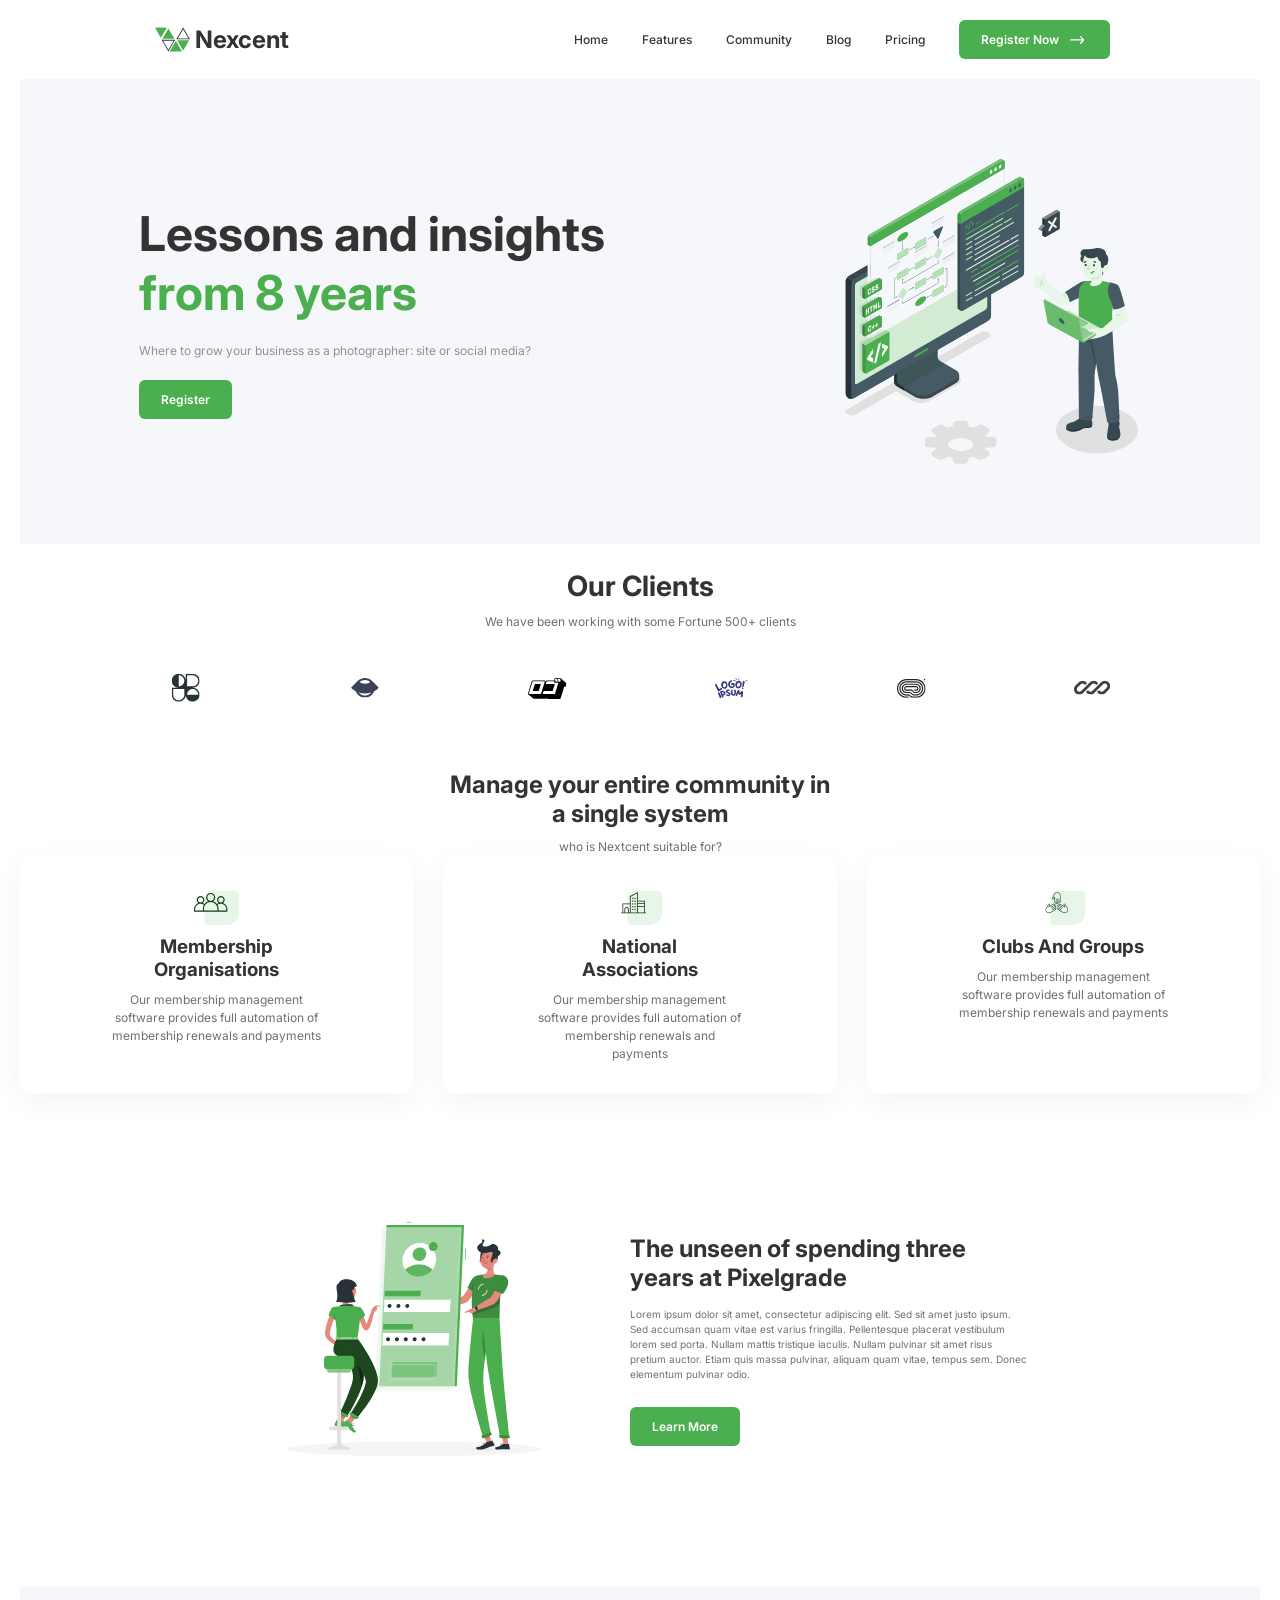
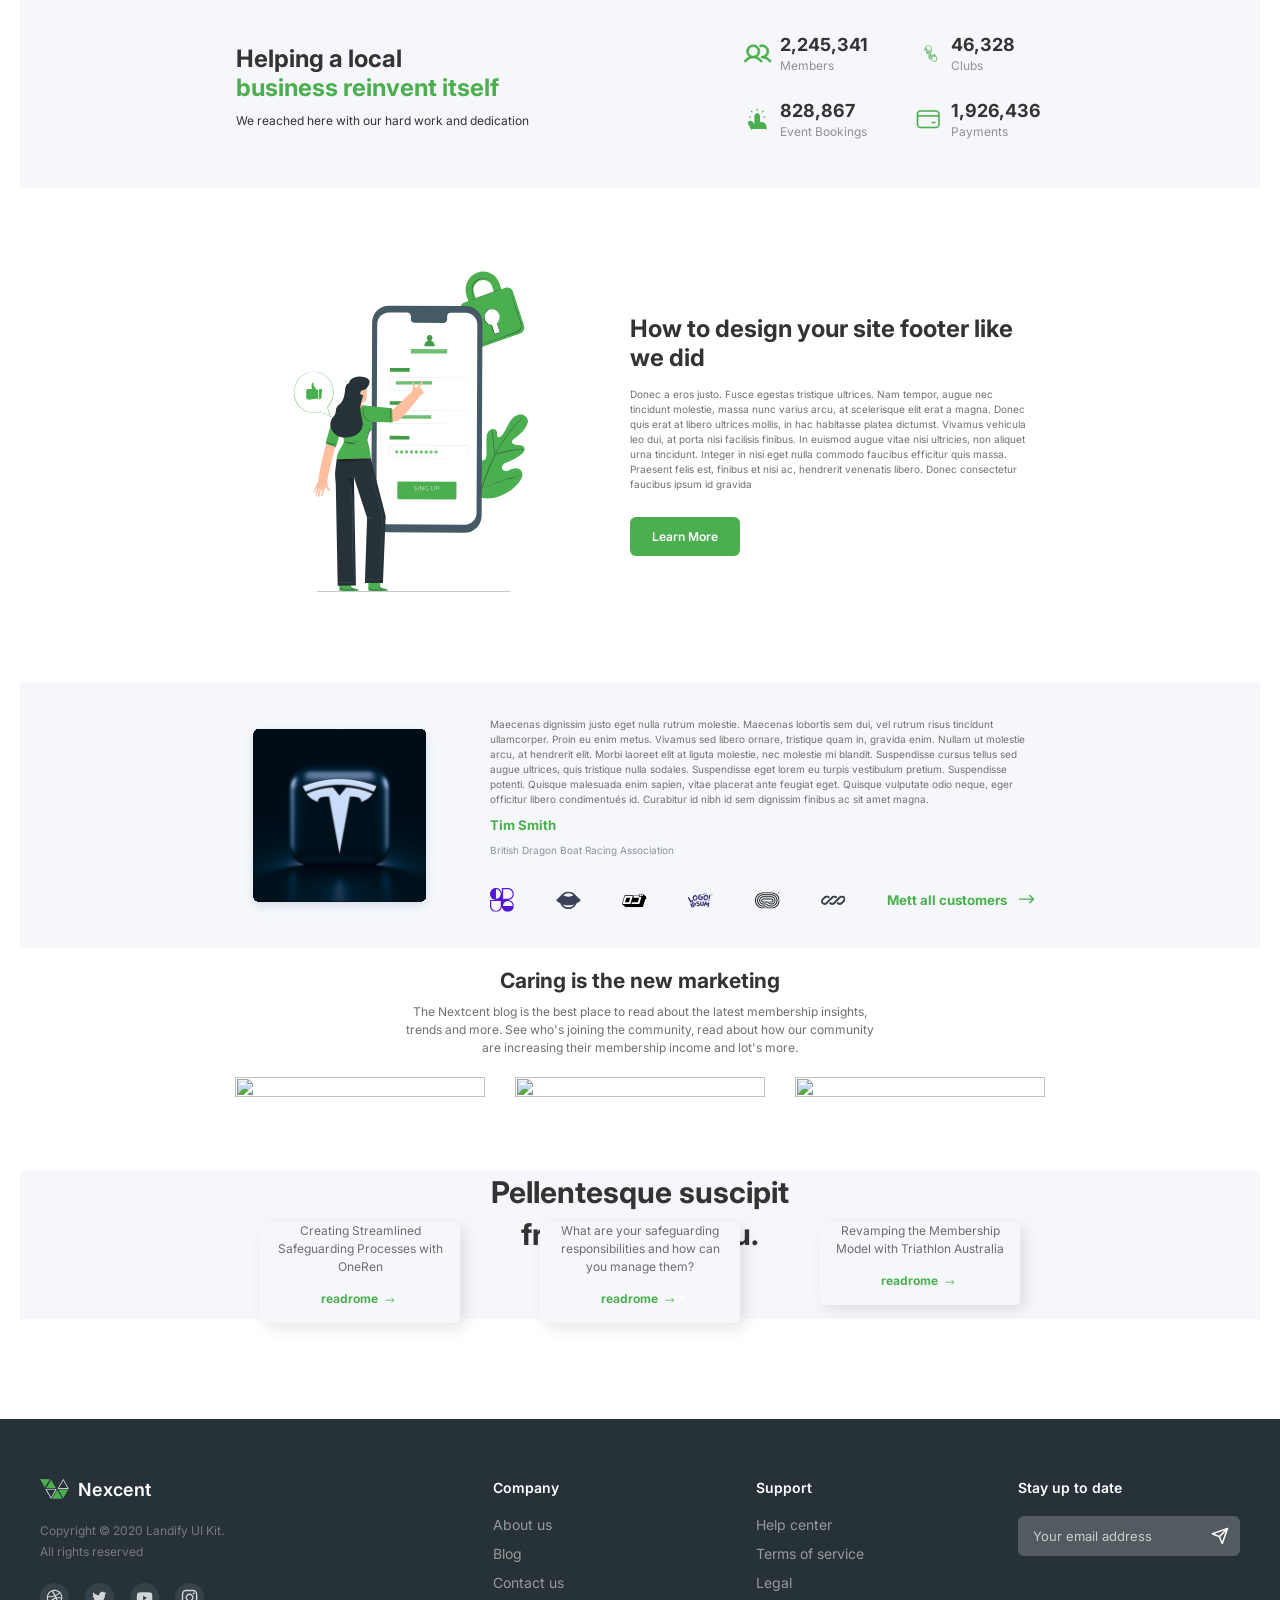
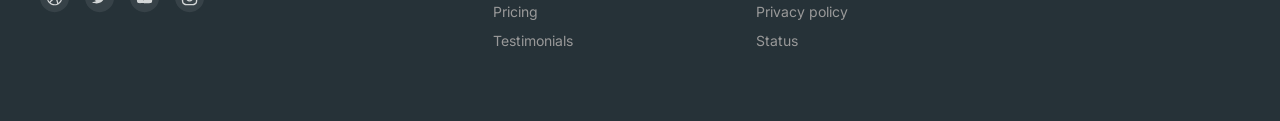
==== tuan1/index.html @ cbcd4439 "a" ====
﻿<!DOCTYPE html>
<html lang="en">
<head>
    <meta charset="UTF-8" />
    <meta name="viewport" content="width=device-width, initial-scale=1.0"/>
    <title>Nexcent Landing</title>
    <link href="https://fonts.googleapis.com/css2?family=Inter:wght@300;400;600;700&display=swap" rel="stylesheet">
    <link rel="stylesheet" href="styles.css">
    <style>
    </style>
</head>
<body>

<div class="container">
<header>
    <div class="logo">
        <img src="icon/logo.svg" alt="Nexcent Logo">
        <h2>Nexcent</h2>
    </div>
    <nav>
        <a href="#">Home</a>
        <a href="#">Features</a>
        <a href="#">Community</a>
        <a href="#">Blog</a>
        <a href="#">Pricing</a>
        <a class="btn btn1" href="register.html">
            Register Now
            <img class="arrow-right" src="icon/Right.svg" alt="Arrow Right"></a>
    </nav>
</header>

<section class="hero">
    <div class="hero-size">
        <h1>Lessons and insights<br><span>from 8 years</span></h1>
        <p>Where to grow your business as a photographer: site or social media?</p>
        <a href="#" class="btn">Register</a>
    </div>
    <img class="hero-img" src="IMG/Illustration.svg" />
</section>

<section class="clients">
    <h3>Our Clients</h3>
    <p>We have been working with some Fortune 500+ clients</p>
    <div class="clients-icon">
        <img class="clients-icon_size" src="icon/our clients-logo.svg" alt="Client Logo">
        <img class="clients-icon_size" src="icon/our clients-logo1.svg" alt="Client Logo">
        <img class="clients-icon_size" src="icon/our clients-logo2.svg" alt="Client Logo">
        <img class="clients-icon_size" src="icon/our clients-logo3.svg" alt="Client Logo">
        <img class="clients-icon_size" src="icon/our clients-logo4.svg" alt="Client Logo">
        <img class="clients-icon_size" src="icon/our clients-logo5.svg" alt="Client Logo">
    </div>
</section>

<section>
    <div class="section-title">
        <h2>Manage your entire community in a single system</h2>
        <p>who is Nextcent suitable for?</p>
    </div>
    <div class="cards">
        <div class="card">
            <img src="icon/card1.svg" alt="">
            <h3>Membership Organisations</h3>
            <p>Our membership management software provides full automation of membership renewals and payments</p>
        </div>
        <div class="card">
            <img src="icon/card2.svg" alt="">
            <h3>National Associations</h3>
            <p>Our membership management software provides full automation of membership renewals and </p>
            <p>payments</p>
        </div>
        <div class="card">
            <img src="icon/card3.svg" alt="">
            <h3>Clubs And Groups</h3>
            <p>Our membership management software provides full automation of membership renewals and payments</p>
        </div>
    </div>
</section>

<section class="split">
    <img src="IMG/Frame 35.svg"/>
    <div>
        <h2>The unseen of spending three years at Pixelgrade</h2>
        <p>Lorem ipsum dolor sit amet, consectetur adipiscing elit. Sed sit amet justo ipsum. Sed accumsan quam vitae est varius fringilla. Pellentesque placerat vestibulum lorem sed porta. Nullam mattis tristique iaculis. Nullam pulvinar sit amet risus pretium auctor. Etiam quis massa pulvinar, aliquam quam vitae, tempus sem. Donec elementum pulvinar odio.</p>
        <a href="#" class="btn">Learn More</a>
    </div>
</section>

<section class="stats">
    <div class="stats-title">
        <h2>Helping a local</h2>
        <h2 class="stats-h2">business reinvent itself</h2>
        <p>We reached here with our hard work and dedication</p>
    </div>
    <div class="stats-item">
        <div class="stats-item_block">
            <div class="stat">
                <img src="icon/stat1.svg" alt="">
                <div class="stat-text">
                    <h3>2,245,341</h3>
                    <p>Members</p>
                </div>
            </div>
            <div class="stat">
                <img src="icon/stat2.svg" alt="">
                <div class="stat-text">
                    <h3>46,328</h3>
                    <p>Clubs</p>
                </div>
            </div>
        </div>
        <div class="stats-item_block">
            <div class="stat">
                <img src="icon/stat3.svg" alt="">
                <div class="stat-text">
                    <h3>828,867</h3>
                    <p>Event Bookings</p>
                </div>
            </div>
            <div class="stat">
                <img src="icon/stat4.svg" alt="">
                <div class="stat-text">
                    <h3>1,926,436</h3>
                    <p>Payments</p>
                </div>
            </div>
        </div>
    </div>
</section>

<section class="split">
    <img src="IMG/pana.svg"/>
    <div>
        <h2>How to design your site footer like we did</h2>
        <p>Donec a eros justo. Fusce egestas tristique ultrices. Nam tempor, augue nec tincidunt molestie, massa nunc varius arcu, at scelerisque elit erat a magna. Donec quis erat at libero ultrices mollis, in hac habitasse platea dictumst. Vivamus vehicula leo dui, at porta nisi facilisis finibus. In euismod augue vitae nisi ultricies, non aliquet urna tincidunt. Integer in nisi eget nulla commodo faucibus efficitur quis massa. Praesent felis est, finibus et nisi ac, hendrerit venenatis libero. Donec consectetur faucibus ipsum id gravida</p>
        <a href="#" class="btn">Learn More</a>
    </div>
</section>

<section class="smith">

    <div class="smith-img">
        <img src="IMG/image 9.svg"/>
    </div>
    <div class="smith-content">
        <div class="smith-content_h5">
            <p>
                Maecenas dignissim justo eget nulla rutrum molestie. Maecenas lobortis sem dui, vel rutrum risus tincidunt ullamcorper. Proin eu enim metus. Vivamus sed libero ornare, tristique quam in, gravida enim. Nullam ut molestie arcu, at hendrerit elit. Morbi laoreet elit at liguta molestie, nec molestie mi blandit. Suspendisse cursus tellus sed augue ultrices, quis tristique nulla sodales. Suspendisse eget lorem eu turpis vestibulum pretium. Suspendisse potenti. Quisque malesuada enim sapien, vitae placerat ante feugiat eget. Quisque vulputate odio neque, eger officitur libero condimentués id. Curabitur id nibh id sem dignissim finibus ac sit amet magna.
            </p>
            <h5>Tim Smith</h5>
            <p  class="smith-content-p">
                British Dragon Boat Racing Association
            </p>
        </div>
        <div class="smith-logo">
            <div class="smith-logo_img">
                <div><img src="icon/card8.svg" alt=""></div>
                <div><img src="icon/our clients-logo1.svg" alt=""></div>
                <div><img src="icon/our clients-logo2.svg" alt=""></div>
                <div><img src="icon/our clients-logo3.svg" alt=""></div>
                <div><img src="icon/our clients-logo4.svg" alt=""></div>
                <div><img src="icon/our clients-logo5.svg" alt=""></div>
                <div><h5>Mett all customers <img src="icon/arrow-right-green.svg" alt=""></h5></div>
            </div>
        </div>
    </div>

</section>

<section class="marketing">
    <div class="marketing-content">
        <h3>Caring is the new marketing</h3>
        <p>The Nextcent blog is the best place to read about the latest membership insights, trends and more. See who's joining the community, read about how our community are increasing their membership income and lot's more.​</p>
    </div>
    <div class="marketing-imgs">
        <div class="marketing-imgs_posi">
            <img src="img/marketing1.svg" alt="">
            <div class ="marketing-imgs_text marketing-imgs_text1">
                <p>Creating Streamlined Safeguarding Processes with OneRen</p>
                <h6>readrome <img src="icon/arrow-right-green.svg" alt=""></h6>
            </div>
        </div>
        <div class="marketing-imgs_posi">
            <img src="img/marketing2.svg" alt="">
            <div class ="marketing-imgs_text marketing-imgs_text2">
                <p>What are your safeguarding responsibilities and how can you manage them?</p>
                <h6>readrome <img src="icon/arrow-right-green.svg" alt=""></h6>
            </div>
        </div>
        <div class="marketing-imgs_posi">
            <img src="img/marketing3.svg" alt="">
            <div class ="marketing-imgs_text marketing-imgs_text3">
                <p>Revamping the Membership Model with Triathlon Australia</p>
                <h6>readrome <img src="icon/arrow-right-green.svg" alt=""></h6>
            </div>
        </div>
    </div>
</section>

<section class="cta">
    <h2>Pellentesque suscipit fringilla libero eu.</h2>
    <br>
    <a href="#" class="btn">Get a Demo <img src="icon/Right.svg" alt=""></a>
</section>
</div>

<footer>
        <div class="footer-content">
            <div class="footer-left">
                <div class="footer-logo">
                    <img src="icon/logo2.svg" alt="Nexcent Logo">
                    <h3>Nexcent</h3>
                </div>
                <p class="copyright">Copyright © 2020 Landify UI Kit.<br>All rights reserved</p>
                <div class="social-icons">
                    <a href="#"><img src="icon/footer1.svg" alt="Instagram"></a>
                    <a href="#"><img src="icon/footed2.svg" alt="Dribbble"></a>
                    <a href="#"><img src="icon/footer3.svg" alt="Twitter"></a>
                    <a href="#"><img src="icon/footer4.svg" alt="YouTube"></a>
                </div>
            </div>

            <div class="footer-columns">
                <div class="footer-column">
                    <h4>Company</h4>
                    <a href="#">About us</a>
                    <a href="#">Blog</a>
                    <a href="#">Contact us</a>
                    <a href="#">Pricing</a>
                    <a href="#">Testimonials</a>
                </div>

                <div class="footer-column">
                    <h4>Support</h4>
                    <a href="#">Help center</a>
                    <a href="#">Terms of service</a>
                    <a href="#">Legal</a>
                    <a href="#">Privacy policy</a>
                    <a href="#">Status</a>
                </div>

                <div class="footer-column">
                    <h4>Stay up to date</h4>
                    <form class="newsletter-form">
                        <input type="email" placeholder="Your email address" required>
                        <button type="submit" class="submit-btn">
                            <img src="icon/send.svg" alt="Submit">
                        </button>
                    </form>
                </div>
            </div>
        </div>
    </footer>

</body>
</html>
---- tuan1/styles.css ----
/* =======================
   RESET & GLOBAL
======================= */
* {
  margin: 0;
  padding: 0;
  box-sizing: border-box;
  font-family: 'Inter', sans-serif;
}

body {
  color: #333;
  background: #fff;
}

a {
  font-size: 12px;
}

p {
  font-size: 12px;
  opacity: 0.7;
  line-height: 1.5;
}

.container {
  margin: auto;
  padding: 0 20px;
}

.logo {
  display: flex;
  flex-wrap: nowrap;
  gap: 5px;
}

/* =======================
   BUTTON
======================= */
.btn {
  display: inline-block;
  padding: 12px 22px;
  border-radius: 6px;
  align-items: center;
  text-decoration: none;
  background: #4CAF4F;
  color: #fff;
  font-weight: 600;
}

.btn1 {
  padding: 4px 22px 12px;
}

.hero-img {
  max-width: 300px;
  max-height: 305px;
}

/* =======================
   HEADER / NAVBAR
======================= */
header {
  display: flex;
  justify-content: space-around;
  align-items: center;
  padding: 20px 0;
}

nav a {
  margin: 0 15px;
  text-decoration: none;
  color: #333;
  font-weight: 500;
}

.arrow-right {
  width: 20px;
  height: 20px;
  margin-left: 6px;
  transform: translateY(7px);
}

/* =======================
   HERO
======================= */
.hero {
  display: flex;
  align-items: center;
  flex-wrap: wrap;
  justify-content: space-around;
  padding: 80px 0;
  background-color: #F5F7FA;
}

.hero-size {
  max-width: 500px;
  height: auto;
}

.hero h1 {
  font-size: 48px;
  margin-bottom: 20px;
}

.hero span {
  color: #4CAF4F;
}

.hero p {
  font-size: 12px;
  margin-bottom: 20px;
  color: #666;
}

.hero img {
  width: 450px;
}

/* =======================
   CLIENTS
======================= */
.clients {
  text-align: center;
  padding: 25px 0;
}

.clients-icon {
  display: flex;
  justify-content: space-evenly;
  align-items: center;
  flex-wrap: wrap;
  margin-top: 40px;
  margin-bottom: 40px;
}

.clients h3 {
  margin-bottom: 10px;
  font-size: 28px;
}

/* =======================
   SECTION TITLE
======================= */
.section-title {
  display: flex;
  align-items: center;
  flex-direction: column;
  text-align: center;
}

.section-title h2 {
  max-width: 380px;
  margin-bottom: 10px;
}

/* =======================
   CARDS
======================= */
.cards {
  display: flex;
  flex-wrap: wrap;
  gap: 30px;
  justify-content: center;
}

.card {
  flex: 1;
  padding: 30px;
  border-radius: 12px;
  box-shadow: 0 8px 30px rgba(0, 0, 0, 0.05);
  text-align: center;
  display: flex;
  flex-direction: column;
  align-items: center;
}

.card h3 {
  max-width: 165px;
  margin: 10px 0px;
}

.card p {
  max-width: 210px;
}

/* =======================
   SPLIT SECTION
======================= */
.split {
  display: flex;
  align-items: center;
  flex-wrap: wrap;
  justify-content: center;
  gap: 50px;
  padding: 80px 0;
}

.split a {
  margin-top: 10px;
}

.split img {
  margin-bottom: 10px;
  width: 330px;
  height: auto;
}

.split p {
  padding: 15px 0px;
  font-size: 10px;
}

.split div {
  max-width: 400px;
}

/* =======================
   STATS
======================= */
.stats {
  display: flex;
  background-color: #F5F7FA;
  flex-wrap: wrap;
  justify-content: space-evenly;
  padding: 50px 0;
  max-height: 500px;
}

.stats-title {
  display: flex;
  flex-direction: column;
  justify-content: center;
}

.stats-h2 {
  color: #4CAF4F;
  padding-bottom: 10px;
}

.stats-title p {
  opacity: 1;
}

.stats-item {
  display: flex;
  flex-wrap: wrap;
  max-width: 300px;
  justify-self: space-evenly;
  gap: 30px;
}

.stat {
  display: inline-flex;
  align-items: center;
  gap: 8px;
  flex-wrap: nowrap;
}

.stat img {
  width: 28px;
  height: 28px;
  display: block;
}

.stat h3,
.stat p {
  margin: 0;
  line-height: 1;
}

.stat h3 {
  font-size: 18px;
  font-weight: 700;
}

.stat p {
  font-size: 12px;
  color: #666;
  width: 100px;
  padding-top: 6px;
}

.stats-item_block {
  display: flex;
  align-items: center;
  justify-content: center;
  gap: 35px;
  flex-wrap: nowrap;
}

/* =======================
   SMITH
======================= */
.smith {
  display: flex;
  align-items: center;
  flex-wrap: wrap;
  justify-content: center;
  gap: 50px;
  padding: 20px 0;
  background-color: #F5F7FA;
}

.smith-img img {
  width: 200px;
  height: 200px;
  border-radius: 5%;
  display: flex;
  align-items: center;
  padding-top: 10px;
}

.smith p {
  max-width: 550px;
  font-size: 10px;
  opacity: 1;
  color: #717171;
}

.smith-content_h5 h5 {
  padding: 10px 0px;
  color: #4CAF4F;
}

.smith-content_h5 {
  padding: 15px 0px;
}

.smith .smith-content-p {
  color: #89939E;
}

.smith-logo img {
  width: 25px;
  height: 25px;
}

.smith-logo_img {
  display: flex;
  justify-content: space-between;
  align-items: center;
  gap: 10px;
  padding: 15px 0px;
}

.smith-logo_img div {
  display: flex;
  align-items: center;
}

.smith-logo h5 {
  color: #4CAF4F;
}

.smith-logo_img h5 {
  display: flex;
  align-items: center;
  gap: 8px;
}

/* =======================
   MARKETING
======================= */
.marketing {
  display: flex;
  align-items: center;
  flex-wrap: wrap;
  flex-direction: column;
  justify-content: center;
  gap: 20px;
  padding: 20px 0px;
}

.marketing-content {
  max-width: 480px;
  text-align: center;
}

.marketing-content h3 {
  font-size: 21px;
  padding-bottom: 10px;
}

.marketing-imgs img {
  display: flex;
  width: 250px;
  height: 100%;
  align-items: end;
}

.marketing-imgs {
  display: flex;
  flex-wrap: wrap;
  align-items: center;
  justify-content: center;
  gap: 30px;
}

.marketing-imgs_text {
  display: flex;
  align-items: center;
  flex-direction: column;
  position: absolute;
  background-color: #F5F7FA;
  border-radius: 5px;
  width: 200px;
  box-shadow: 5px 5px 15px rgba(0, 0, 0, 0.1);
}

.marketing-imgs_text h6 {
  display: flex;
  font-size: 12px;
  gap: 4px;
  color: #4CAF4F;
  padding: 15px 0px;
}

.marketing-imgs_text img {
  width: 17px;
  height: 17px;
  padding-top: 3px;
}

.marketing-imgs_text p {
  text-align: center;
  max-width: 168px;
}

.marketing-imgs_text1, .marketing-imgs_text2, .marketing-imgs_text3 {
  left: 25px;
  top: 145px;
}

.marketing-imgs_posi {
  position: relative;
  padding-bottom: 50px;
}

/* =======================
   FOOTER
======================= */
.footer-columns {
  display: grid;
  grid-template-columns: repeat(3, 1fr);
  gap: 40px;
}

.footer-column h4 {
  font-size: 14px;
  font-weight: 600;
  margin-bottom: 20px;
  color: #fff;
}

.footer-column a {
  display: block;
  font-size: 14px;
  color: #999;
  text-decoration: none;
  margin-bottom: 12px;
  transition: color 0.3s;
}

.footer-column a:hover {
  color: #4CAF4F;
}

.newsletter-form {
  display: flex;
  position: relative;
}

.newsletter-form input {
  width: 100%;
  padding: 12px 40px 12px 15px;
  border-radius: 6px;
  border: none;
  font-size: 13px;
  color: #333;
  background: #515b60;
}

.newsletter-form input::placeholder {
  color: #ccc;
}

.submit-btn {
  position: absolute;
  right: 5px;
  top: 50%;
  transform: translateY(-50%);
  background: none;
  border: none;
  cursor: pointer;
  width: 30px;
  height: 30px;
  display: flex;
  align-items: center;
  justify-content: center;
  padding: 0;
}

.submit-btn img {
  width: 18px;
  height: auto;
}

footer {
  margin-top: 100px;
  padding: 60px 20px;
  background: #263238;
  color: #fff;
}

.footer-content {
  max-width: 1200px;
  margin: 0 auto;
  display: grid;
  grid-template-columns: 1fr 2fr;
  gap: 80px;
}

.footer-left {
  display: flex;
  flex-direction: column;
}

.footer-logo {
  display: flex;
  align-items: center;
  gap: 8px;
  margin-bottom: 20px;
}

.footer-logo img {
  width: 30px;
  height: auto;
}

.footer-logo h3 {
  font-size: 18px;
  font-weight: 600;
  margin: 0;
}

.copyright {
  font-size: 12px;
  color: #999;
  line-height: 1.8;
  margin-bottom: 20px;
}

.social-icons {
  display: flex;
  gap: 15px;
}

.social-icons a {
  display: inline-block;
  width: 30px;
  height: 30px;
}

.social-icons img {
  width: 100%;
  height: auto;
  opacity: 0.8;
  transition: opacity 0.3s;
}

.social-icons a:hover img {
  opacity: 1;
}

/* =======================
   RESPONSIVE
======================= */
@media (max-width: 768px) {
  .footer-content {
    grid-template-columns: 1fr;
    gap: 40px;
  }

  .footer-columns {
    grid-template-columns: 1fr;
    gap: 30px;
  }

  header {
    flex-direction: column;
    gap: 20px;
  }

}

/* =======================
   ICON (SVG / IMG)
======================= */
.icon {
  width: 48px;
  height: 48px;
  margin-bottom: 15px;
  color: #4CAF4F;
}

/* =======================
   CTA
======================= */
.cta {
  display: flex;
  flex-direction: column;
  align-items: center;
  text-align: center;
  background-color: #F5F7FA;
}

.cta h2 {
  font-size: 30px;
  max-width: 400px;
  line-height: 1.4;
}

.cta img {
  width: 20px;
  height: auto;
  transform: translatey(1px);
}

.cta a {
  display: flex;
  align-items: center;
  gap: 8px;
}
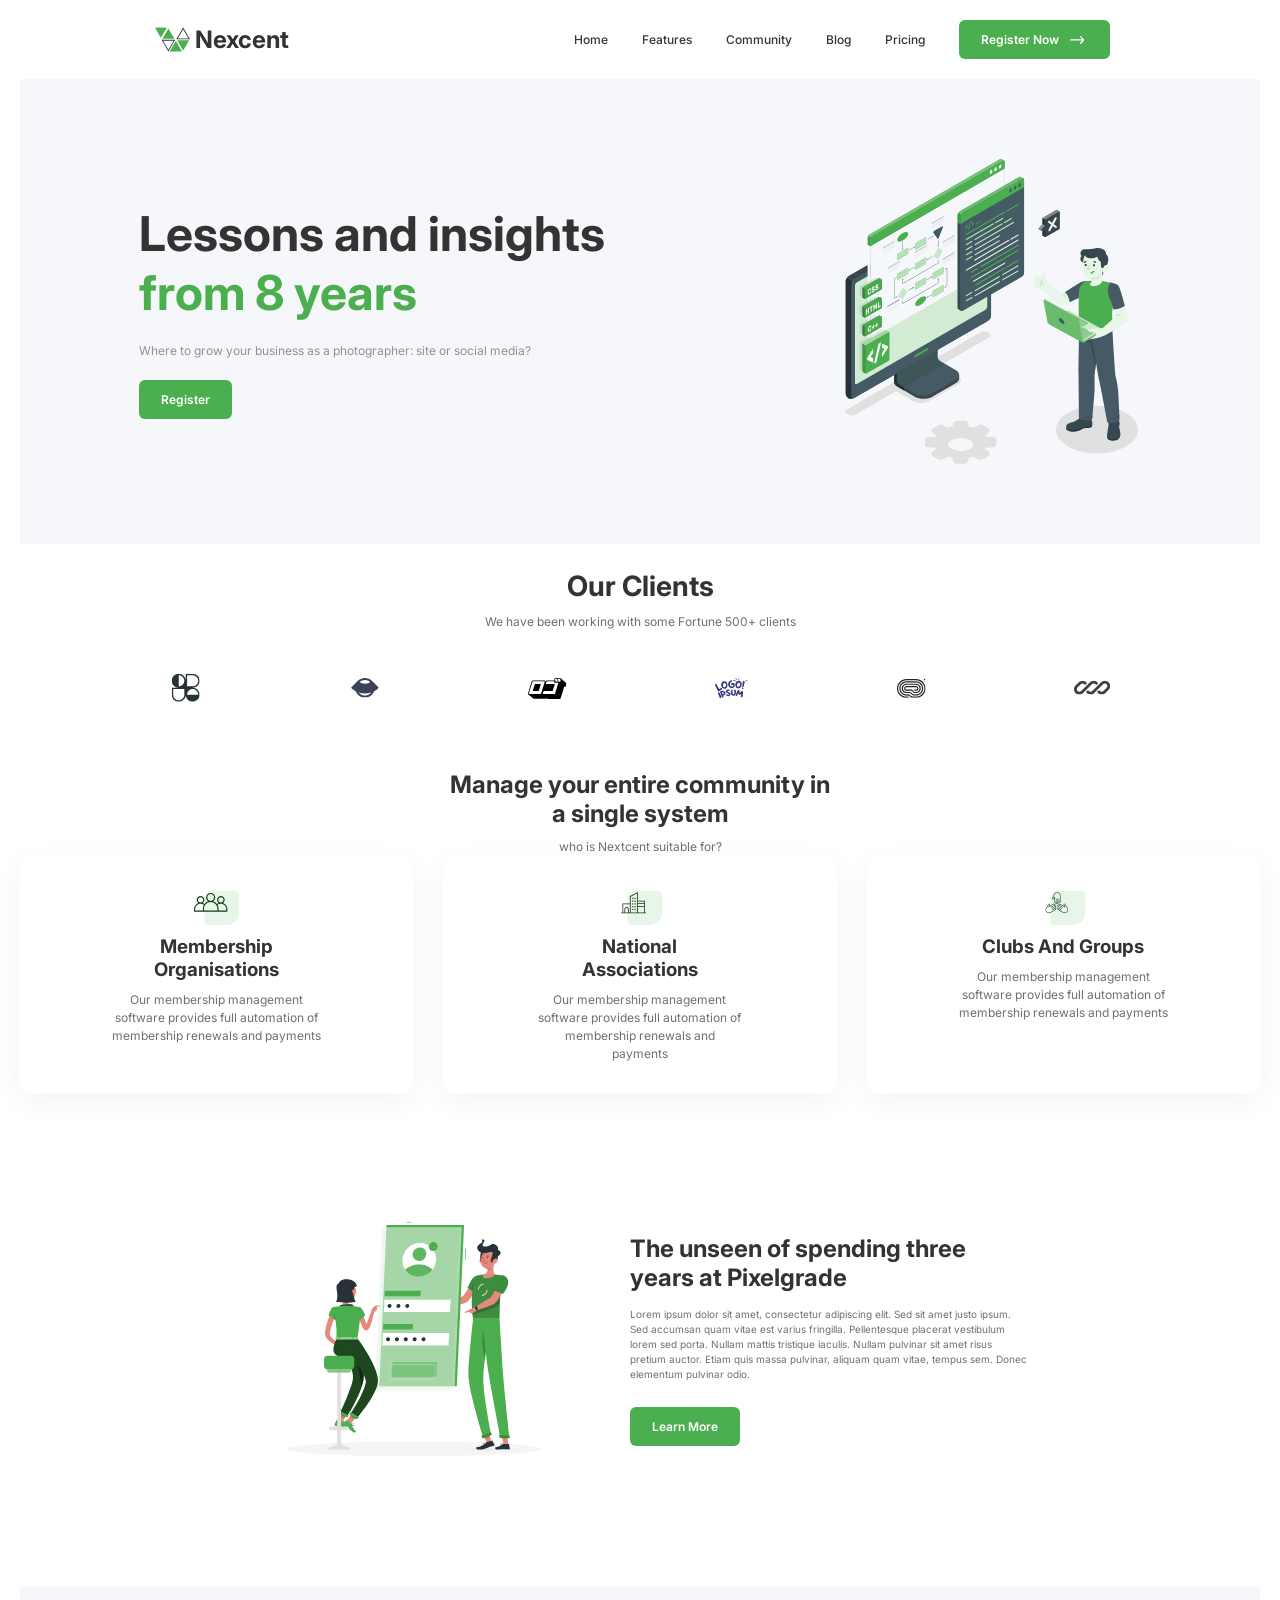
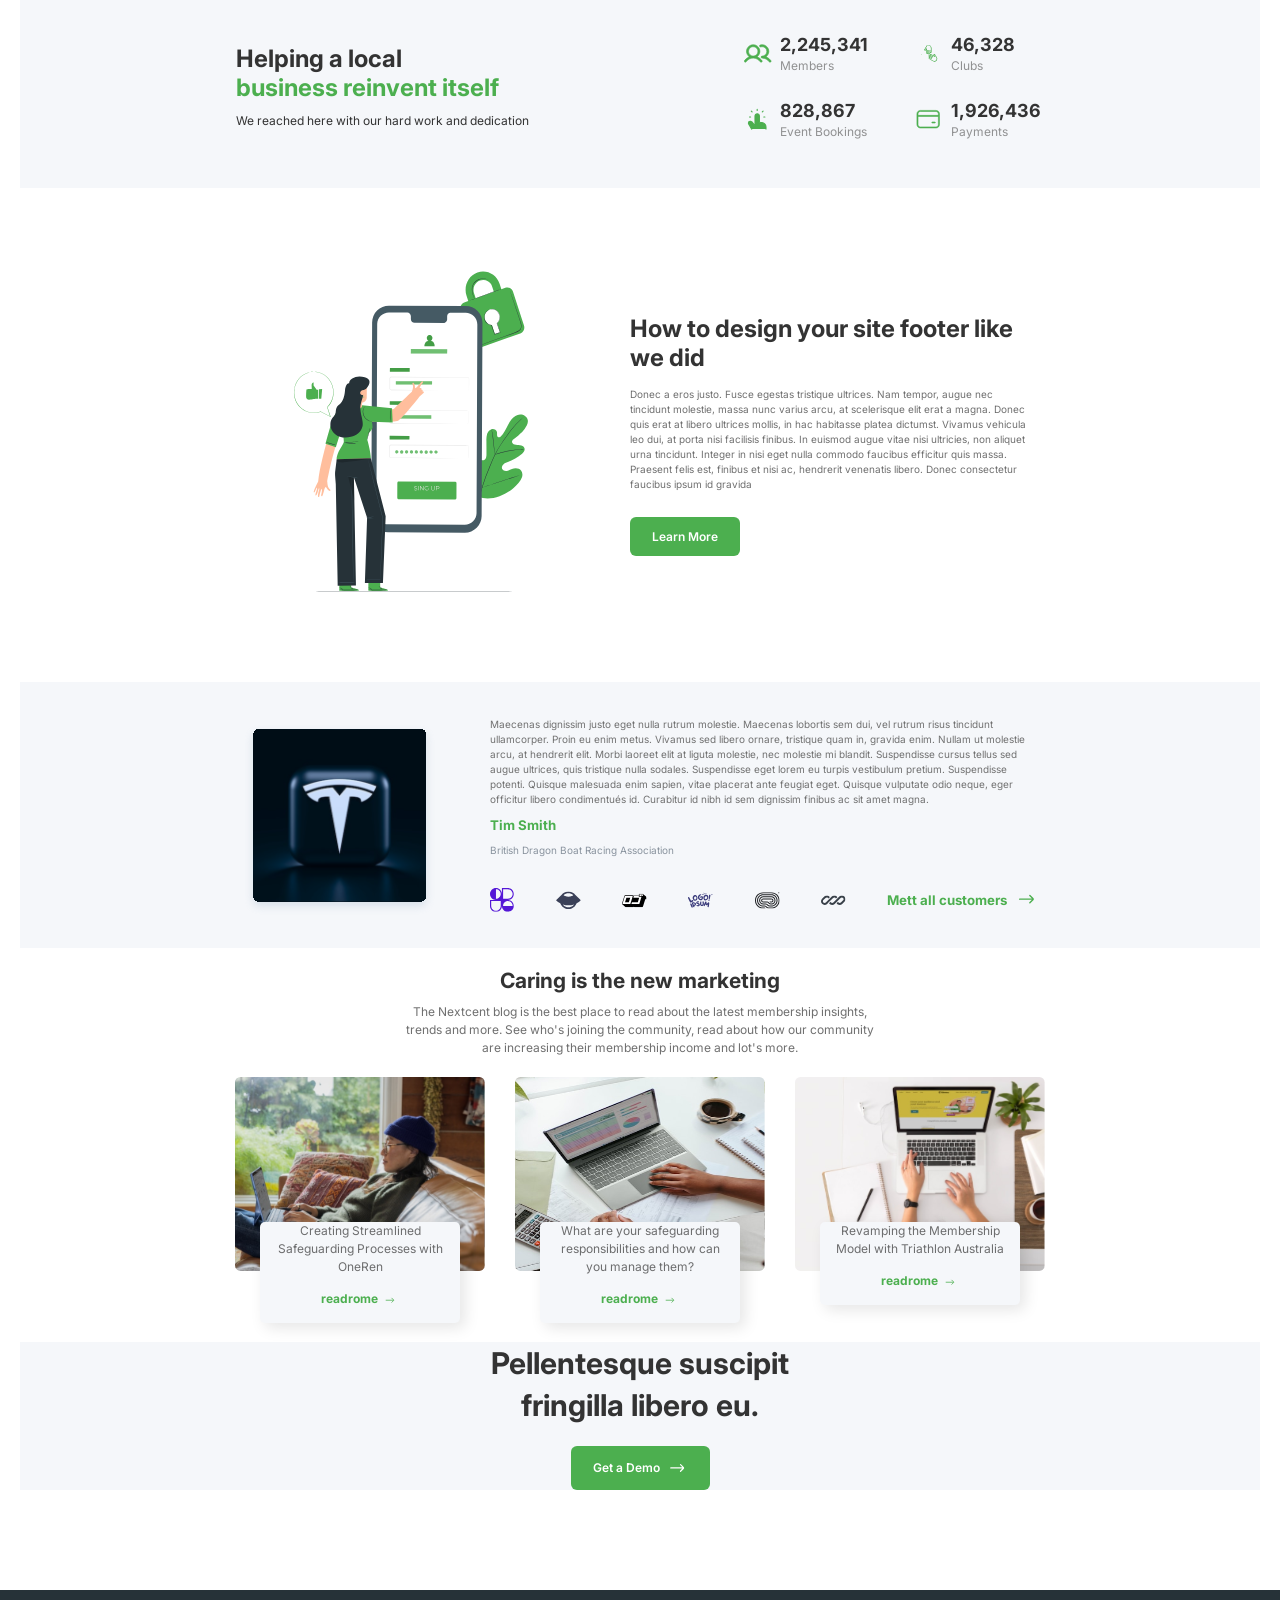
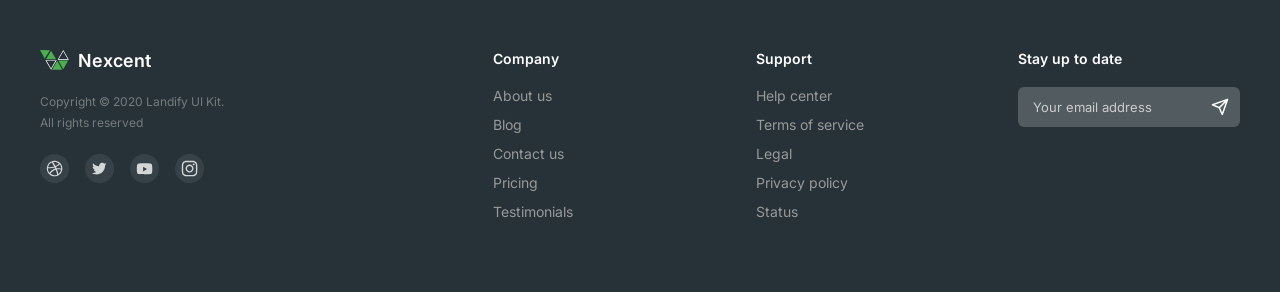
==== commit 66ade50a: "a" ====
--- a/tuan1/index.html
+++ b/tuan1/index.html
@@ -173,21 +173,21 @@
     </div>
     <div class="marketing-imgs">
         <div class="marketing-imgs_posi">
-            <img src="img/marketing1.svg" alt="">
+            <img src="IMG/marketing1.svg" alt="">
             <div class ="marketing-imgs_text marketing-imgs_text1">
                 <p>Creating Streamlined Safeguarding Processes with OneRen</p>
                 <h6>readrome <img src="icon/arrow-right-green.svg" alt=""></h6>
             </div>
         </div>
         <div class="marketing-imgs_posi">
-            <img src="img/marketing2.svg" alt="">
+            <img src="IMG/marketing2.svg" alt="">
             <div class ="marketing-imgs_text marketing-imgs_text2">
                 <p>What are your safeguarding responsibilities and how can you manage them?</p>
                 <h6>readrome <img src="icon/arrow-right-green.svg" alt=""></h6>
             </div>
         </div>
         <div class="marketing-imgs_posi">
-            <img src="img/marketing3.svg" alt="">
+            <img src="IMG/marketing3.svg" alt="">
             <div class ="marketing-imgs_text marketing-imgs_text3">
                 <p>Revamping the Membership Model with Triathlon Australia</p>
                 <h6>readrome <img src="icon/arrow-right-green.svg" alt=""></h6>
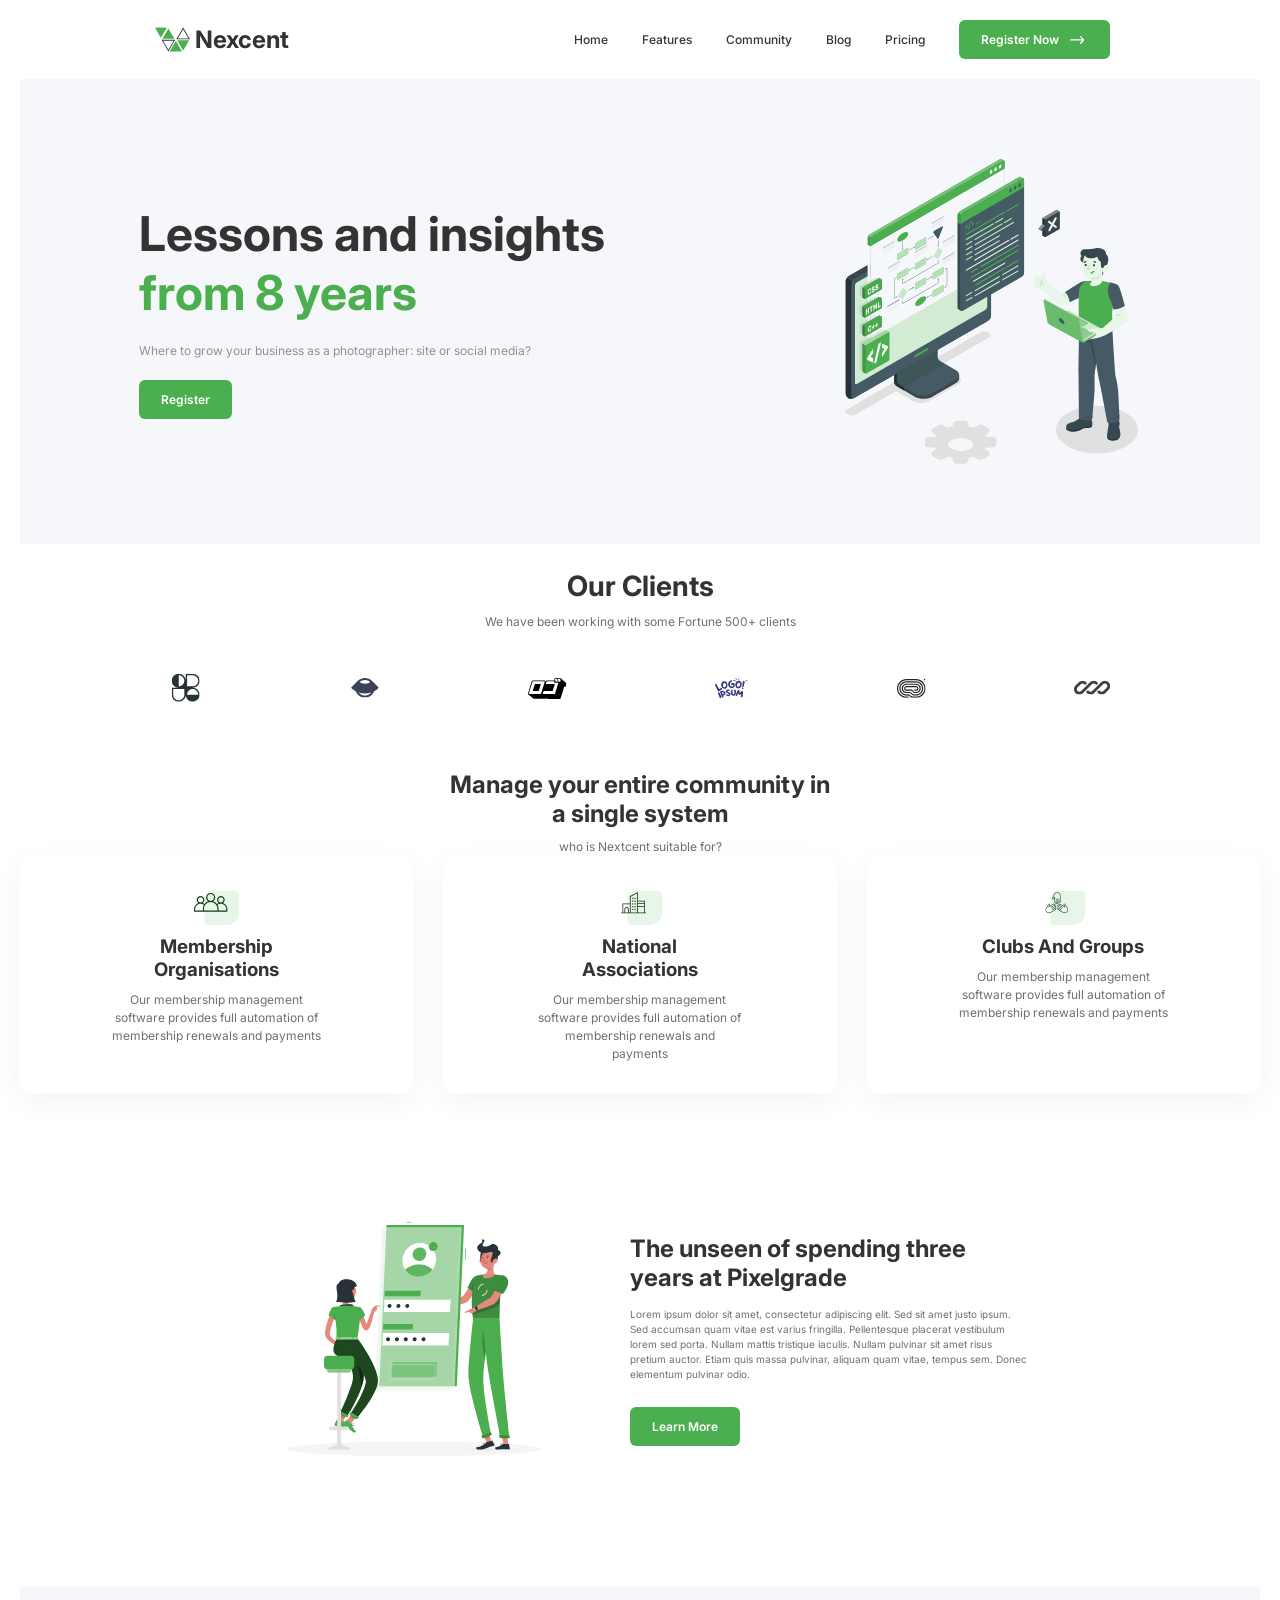
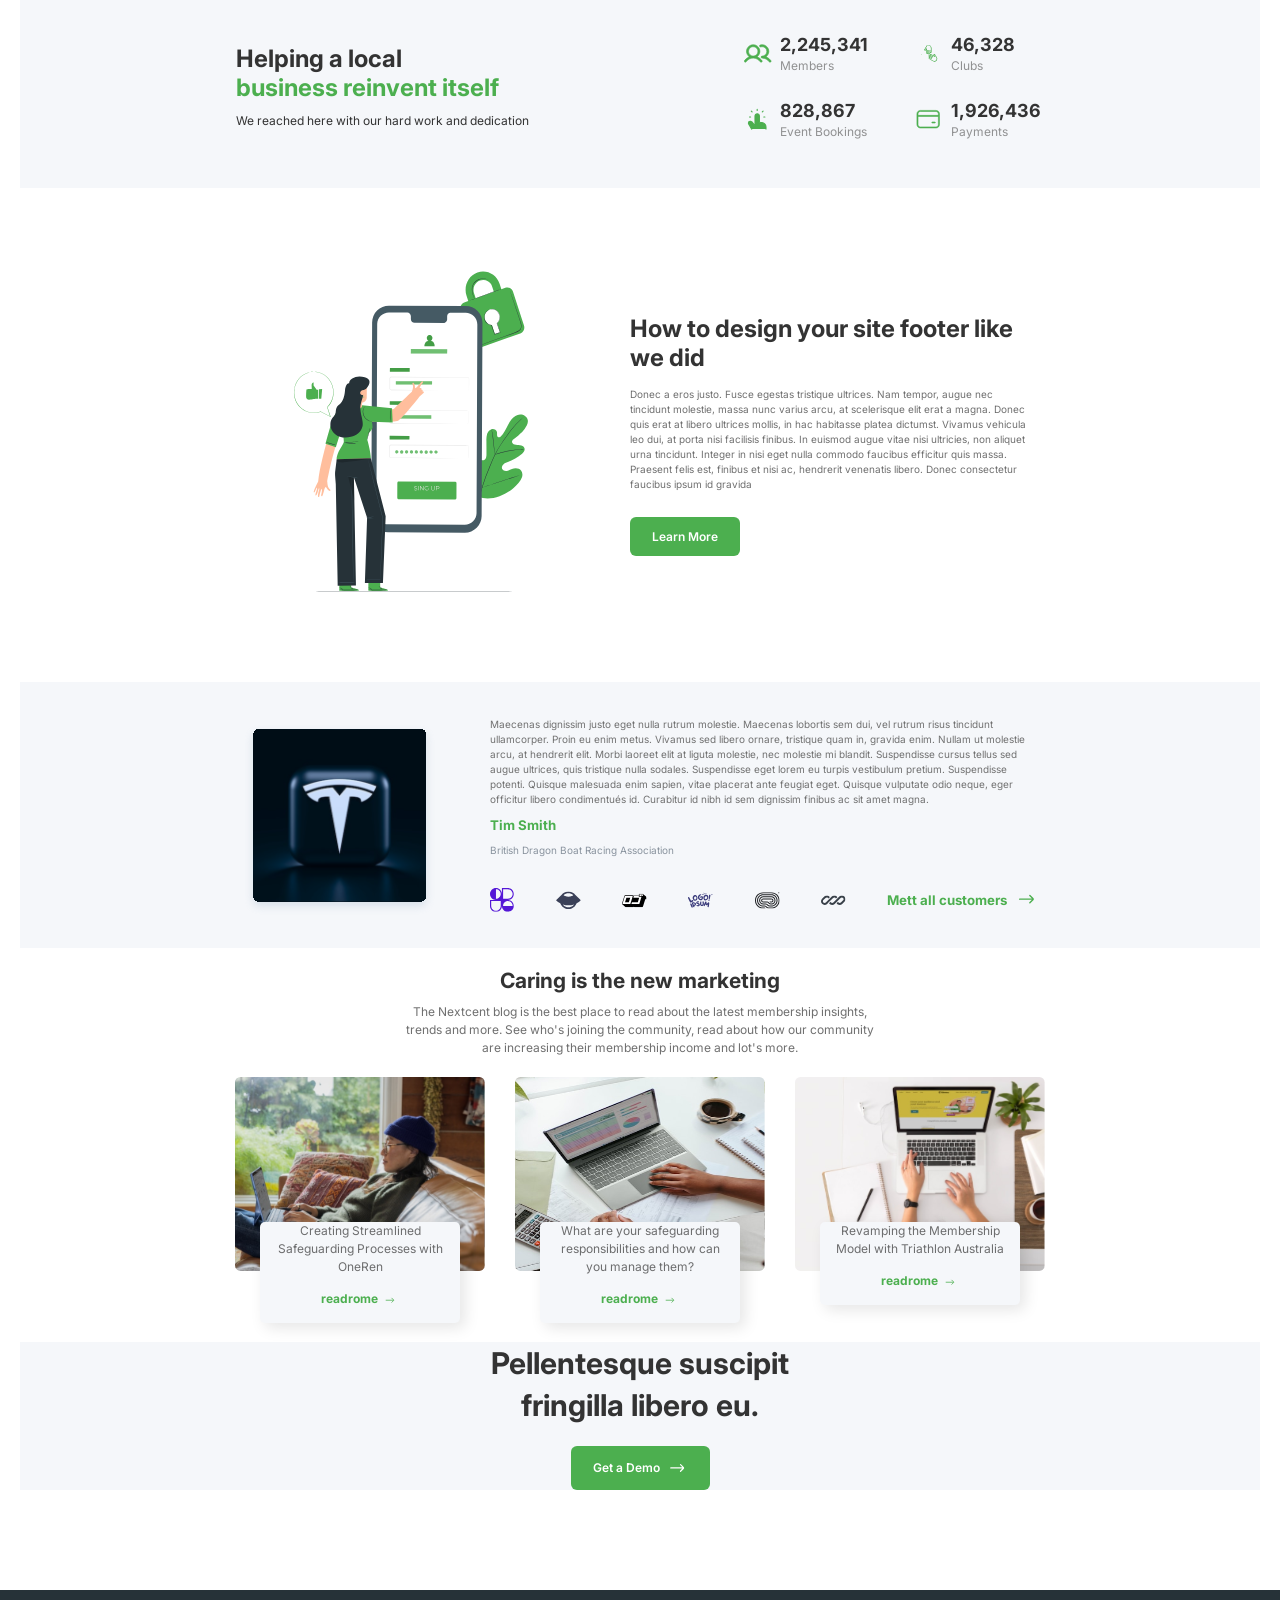
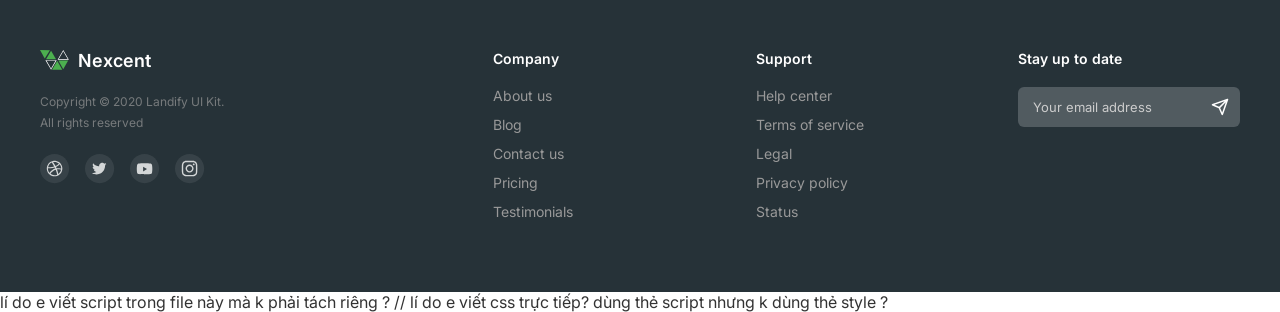
==== commit 8b952081: "claim/anhtdq/week1" ====
--- a/tuan1/index.html
+++ b/tuan1/index.html
@@ -19,11 +19,11 @@
     </div>
     <nav>
         <a href="#">Home</a>
-        <a href="#">Features</a>
+        <a href="store/store.html">Features</a>
         <a href="#">Community</a>
         <a href="#">Blog</a>
         <a href="#">Pricing</a>
-        <a class="btn btn1" href="register.html">
+        <a class="btn btn1" href="register.html" id="nav-register-btn">
             Register Now
             <img class="arrow-right" src="icon/Right.svg" alt="Arrow Right"></a>
     </nav>
@@ -33,7 +33,7 @@
     <div class="hero-size">
         <h1>Lessons and insights<br><span>from 8 years</span></h1>
         <p>Where to grow your business as a photographer: site or social media?</p>
-        <a href="#" class="btn">Register</a>
+        <a href="#" class="btn" id="hero-register-btn" >Register</a>
     </div>
     <img class="hero-img" src="IMG/Illustration.svg" />
 </section>
@@ -251,5 +251,60 @@
         </div>
     </footer>
 
+<!--Inline Script & CSS (--> lí do e viết script trong file này mà k phải tách riêng ?
+// lí do e viết css trực tiếp?  dùng thẻ script nhưng k dùng thẻ style ?
+
+<script>
+    const navRegisterBtn = document.getElementById('nav-register-btn');
+    const heroRegisterBtn = document.getElementById('hero-register-btn');
+
+    function handleRegisterClick(event) {
+        const token = localStorage.getItem('token');
+        const user = localStorage.getItem('user');
+
+        if (token && user) {
+            event.preventDefault();
+
+            const userData = JSON.parse(user);
+            const shouldLogout = confirm(
+                `Bạn đã đăng nhập với tài khoản ${userData.email}.\nBạn có muốn đăng xuất không?`
+            );
+
+            if (shouldLogout) {
+                localStorage.removeItem('token');
+                localStorage.removeItem('user');
+                alert('Đăng xuất thành công!');
+                window.location.href = 'register.html';
+            }
+        }
+    }
+
+    if (navRegisterBtn) {
+        navRegisterBtn.addEventListener('click', handleRegisterClick);
+    }
+              
+    if (heroRegisterBtn) {
+        heroRegisterBtn.addEventListener('click', handleRegisterClick);
+    }                                                                               
+
+    window.addEventListener('DOMContentLoaded', () => {
+        const token = localStorage.getItem('token');
+        const user = localStorage.getItem('user');
+
+        if (token && user) {
+            const userData = JSON.parse(user);
+
+            if (navRegisterBtn) {
+                navRegisterBtn.childNodes[0].textContent = 'Logged In';
+                navRegisterBtn.title = `Đang đăng nhập: ${userData.email}`;
+            }
+
+            if (heroRegisterBtn) {
+                heroRegisterBtn.textContent = 'Account';
+                heroRegisterBtn.title = `Đang đăng nhập: ${userData.email}`;
+            }
+        }
+    });
+</script>
 </body>
 </html>
--- a/tuan1/styles.css
+++ b/tuan1/styles.css
@@ -1,5 +1,7 @@
 /* =======================
    RESET & GLOBAL
+
+   sao dùng cả style.css và register.css ? đã thế Cả 2 file này đều chứa khối code * { margin: 0; padding: 0; box-sizing: border-box; }
 ======================= */
 * {
   margin: 0;
@@ -427,7 +429,9 @@
   max-width: 168px;
 }
 
-.marketing-imgs_text1, .marketing-imgs_text2, .marketing-imgs_text3 {
+.marketing-imgs_text1,
+.marketing-imgs_text2,
+.marketing-imgs_text3 {
   left: 25px;
   top: 145px;
 }
@@ -631,4 +635,4 @@
   display: flex;
   align-items: center;
   gap: 8px;
-}
+}
